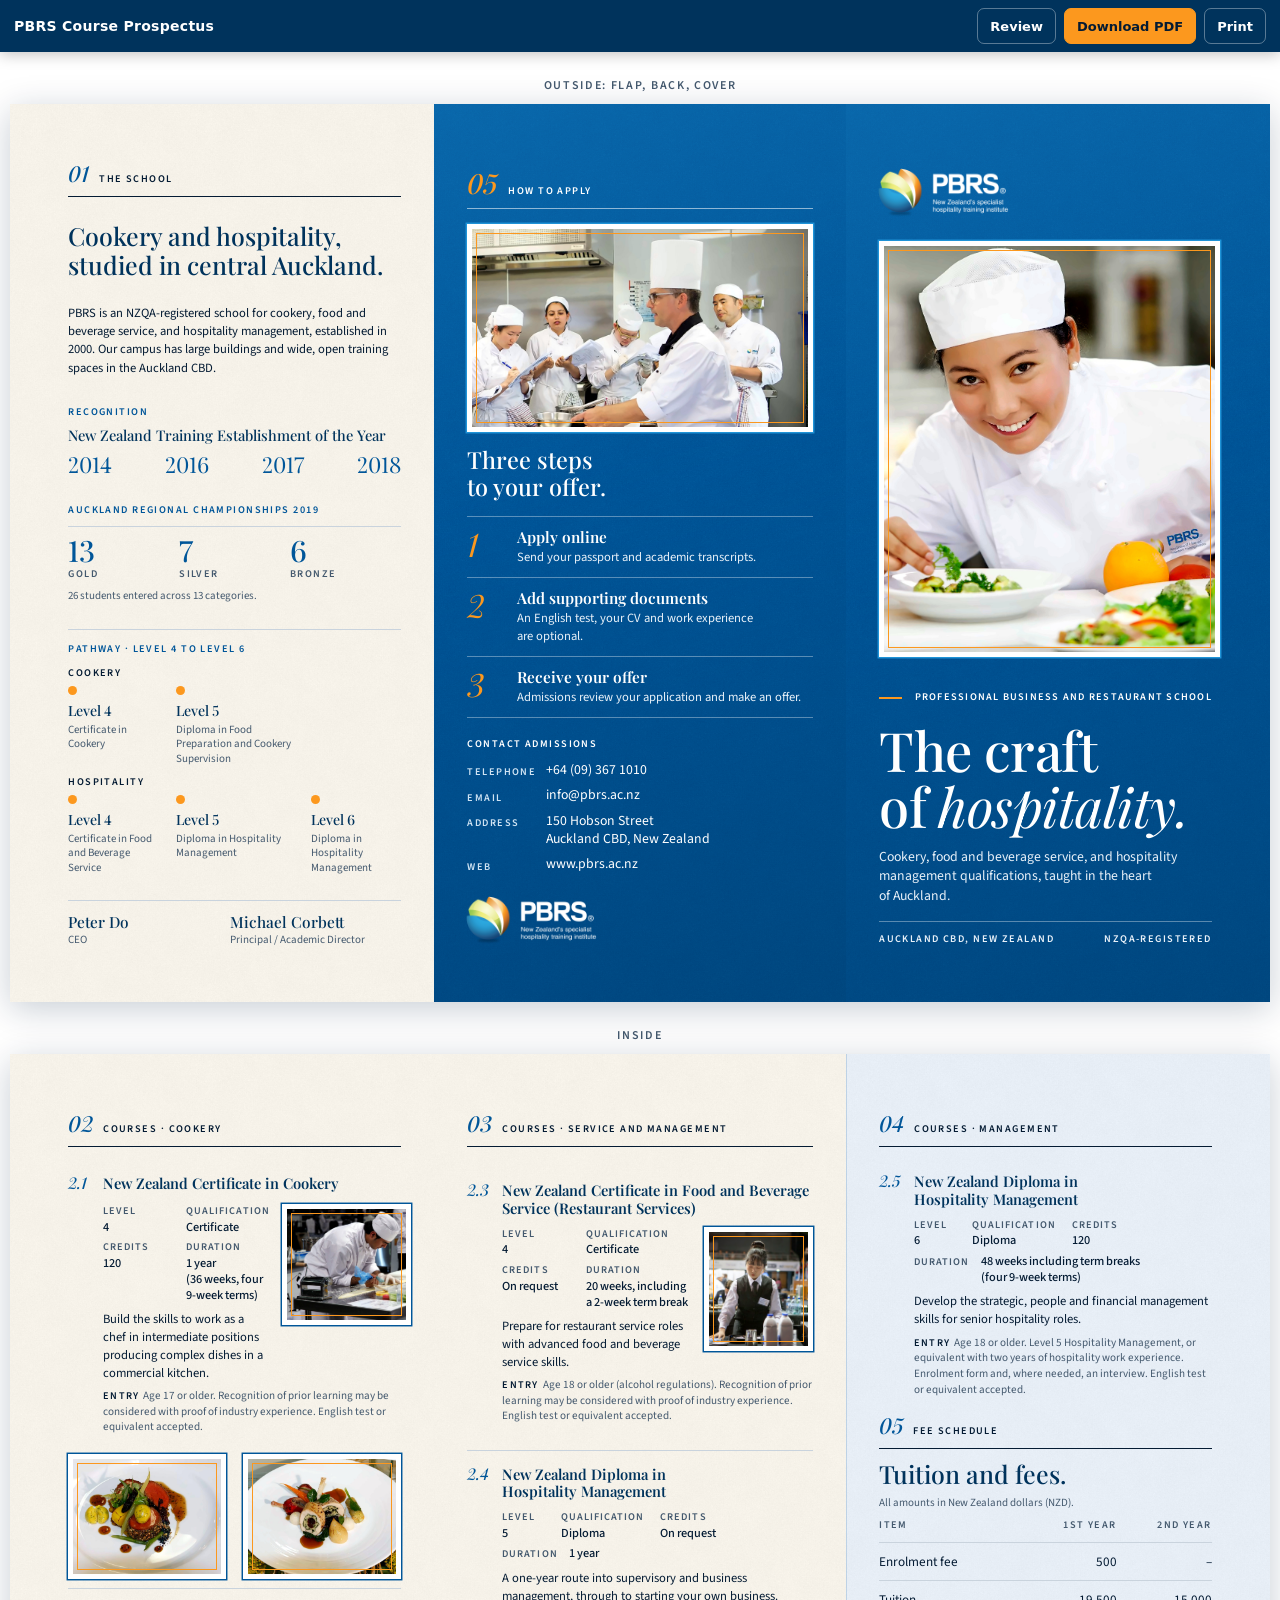
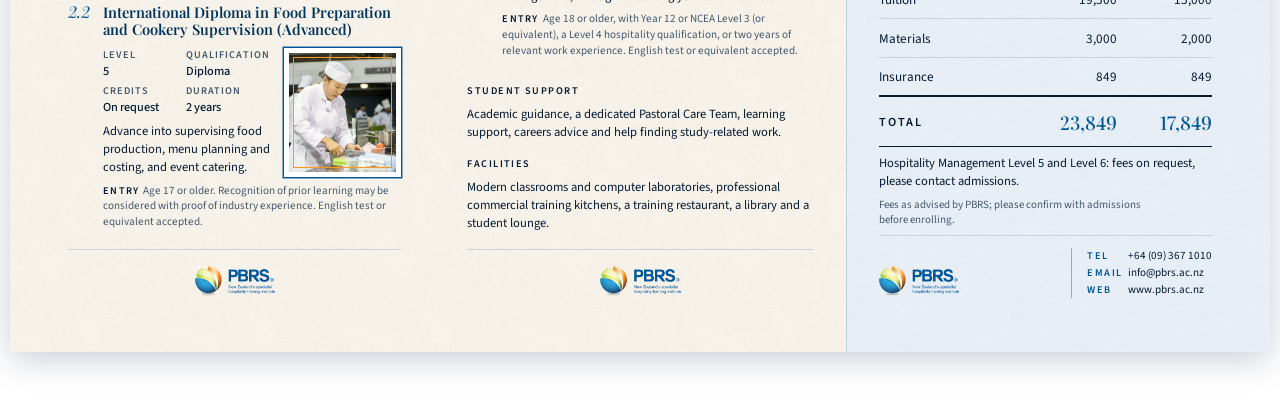
==== index.html @ 376ed452 "PBRS Course Prospectus: review and download page Co-Authored-By: Claude Sonnet 5.5 <noreply@anthropi" ====
<!doctype html>
<html lang="en">
<head>
<meta charset="utf-8">
<meta name="viewport" content="width=device-width,initial-scale=1"><title>PBRS - Course Prospectus (Brochure A)</title>
<style>
@font-face{font-family:'Playfair Display';font-weight:400;font-style:normal;src:url(fonts/pf-400.ttf)}
@font-face{font-family:'Playfair Display';font-weight:500;font-style:normal;src:url(fonts/pf-500.ttf)}
@font-face{font-family:'Playfair Display';font-weight:600;font-style:normal;src:url(fonts/pf-600.ttf)}
@font-face{font-family:'Playfair Display';font-weight:400;font-style:italic;src:url(fonts/pf-i400.ttf)}
@font-face{font-family:'Playfair Display';font-weight:500;font-style:italic;src:url(fonts/pf-i500.ttf)}
@font-face{font-family:'Source Sans 3';font-weight:400;font-style:normal;src:url(fonts/ss-400.ttf)}
@font-face{font-family:'Source Sans 3';font-weight:500;font-style:normal;src:url(fonts/ss-500.ttf)}
@font-face{font-family:'Source Sans 3';font-weight:600;font-style:normal;src:url(fonts/ss-600.ttf)}
:root{
  --blue:#005699; --deep:#00335c; --sky:#1f93d7; --lime:#9ccb51; --orange:#fc981e; --ink:#041b33;
  --paper:#f6f2e9; --rule:#c9d3dd; --mute:#44596e;
  --s2:3mm; --s3:5mm;
  --outer:11mm; --fold:8mm; --top:14mm; --bot:13.2mm;
  /* type scale (pt): label 7 | note 7.5 | spec 8 | body 8.6 | h3 10 | h2 17 */
}
@page{size:303mm 216mm;margin:0}
*{box-sizing:border-box;margin:0;padding:0}
html,body{background:#fff}
body{font-family:'Source Sans 3',sans-serif;color:var(--ink);font-size:8.6pt;line-height:1.45;
  -webkit-print-color-adjust:exact;print-color-adjust:exact;font-variant-numeric:lining-nums;text-wrap:pretty}
.page{position:relative;width:303mm;height:216mm;overflow:hidden;background:var(--paper) url(img/bg_paper.png);background-size:42mm;page-break-after:always;break-after:page}
.page:last-child{page-break-after:auto;break-after:auto}
.panel{position:absolute;top:0;width:99mm;height:216mm}
.p1{left:3mm}.p2{left:102mm}.p3{left:201mm}
.in{position:absolute;top:var(--top);bottom:var(--bot);display:flex;flex-direction:column}
.in.spread{justify-content:space-between}
.p1 .in{left:var(--outer);right:var(--fold)}
.p2 .in{left:var(--fold);right:var(--fold)}
.p3 .in{left:var(--fold);right:var(--outer)}
h1,h2,h3{font-family:'Playfair Display',serif;font-weight:500;color:var(--deep)}
h2{font-size:17pt;line-height:1.14}
h3{font-size:10pt;line-height:1.2;font-weight:600}
.lab{font-size:7pt;letter-spacing:.14em;text-transform:uppercase;font-weight:600;color:var(--blue)}
.sec{display:flex;align-items:baseline;gap:2.4mm;padding-bottom:2.2mm;border-bottom:.25mm solid var(--ink)}
.sec .n{font-family:'Playfair Display',serif;font-style:italic;font-weight:500;font-size:15pt;color:var(--blue);line-height:1}
.sec .lab{color:var(--ink)}
.blue .sec .n{color:var(--orange);font-size:19pt}
.blue .sec{padding-top:1.6mm}
.body{font-size:8.6pt;line-height:1.45}
.note{font-size:7.5pt;line-height:1.4}
.mute{color:var(--mute)}
.photo{display:block;width:100%;object-fit:cover}
.foot{display:flex;justify-content:space-between;align-items:flex-end;padding-top:var(--s2);border-top:.2mm solid var(--rule)}
.foot img{width:21mm;height:auto;display:block;margin-left:-1mm}
.foot.center{justify-content:center}
.foot.center img{margin-left:0}
.foot .lab{color:var(--mute);font-weight:500}
.foot .fc{display:grid;row-gap:.5mm;margin-left:auto;padding-left:3.6mm;border-left:.35mm solid var(--orange);font-size:7.6pt;line-height:1.35;color:var(--ink)}
.foot .fc span{display:grid;grid-template-columns:8.5mm auto;column-gap:1.2mm;align-items:baseline;white-space:nowrap}
.foot .fc b{font-size:7pt;letter-spacing:.14em;text-transform:uppercase;font-weight:600;color:var(--blue)}
.nb{white-space:nowrap}

/* flap */
.years{display:flex;justify-content:space-between;font-family:'Playfair Display',serif;font-size:15pt;color:var(--blue);margin-top:1.6mm;line-height:1}
.recog .t{font-family:'Playfair Display',serif;font-size:10pt;color:var(--deep);font-weight:500;margin-top:1.2mm}
.medals{display:flex;margin-top:1.8mm;border-top:.2mm solid var(--rule);padding-top:2mm}
.medals div{flex:1}
.medals b{display:block;font-family:'Playfair Display',serif;font-weight:500;font-size:20pt;line-height:1;color:var(--blue)}
.medals span{font-size:7pt;letter-spacing:.14em;text-transform:uppercase;font-weight:600;color:var(--mute)}
.lead{display:grid;grid-template-columns:1fr 1.15fr;gap:var(--s2);border-top:.2mm solid var(--rule);padding-top:2.4mm}
.lead b{display:block;font-family:'Playfair Display',serif;font-weight:500;font-size:10.5pt;color:var(--deep)}
.lead span{font-size:7.5pt;color:var(--mute);line-height:1.3;display:block}
.path{border-top:.2mm solid var(--rule);padding-top:2.2mm}
.trk{margin-top:2.2mm}
.trk>.lab{display:block;color:var(--ink);margin-bottom:1.2mm}
.cells{display:grid;grid-template-columns:1fr 1.3fr 1fr;gap:4.4mm}
.cell{position:relative;padding-top:3.6mm}
.cell:before{content:'';position:absolute;left:0;top:0;width:2.2mm;height:2.2mm;border-radius:50%;background:var(--orange)}
.cell.none:before{display:none}
.cell b{display:block;font-family:'Playfair Display',serif;font-weight:500;font-size:9.6pt;color:var(--deep)}
.cell span{display:block;font-size:7.5pt;line-height:1.3;color:var(--mute);margin-top:.4mm}
.linked .cell+.cell:before{}

/* back (blue) */
.back-bg{position:absolute;left:102mm;top:0;width:99mm;height:216mm;background:linear-gradient(165deg,rgba(31,147,215,.30) 0%,rgba(0,86,153,0) 42%,rgba(0,51,92,.42) 100%),url(img/bg_blue.png);background-size:auto,42mm}
.cover-blue{position:absolute;left:201mm;top:0;width:102mm;height:216mm;background:linear-gradient(165deg,rgba(31,147,215,.30) 0%,rgba(0,86,153,0) 42%,rgba(0,51,92,.42) 100%),url(img/bg_blue.png);background-size:auto,42mm}
.field-tint{position:absolute;left:201mm;top:0;width:102mm;height:216mm;background:url(img/bg_tint.png);background-size:42mm}
.field-tint:before{content:'';position:absolute;left:0;top:0;bottom:0;border-left:.2mm solid rgba(0,86,153,.18)}
.steps .step{display:flex;gap:3mm;padding:2.6mm 0;border-top:.2mm solid rgba(255,255,255,.35)}
.steps .step:last-child{border-bottom:.2mm solid rgba(255,255,255,.35)}
.stepn{font-family:'Playfair Display',serif;font-style:italic;font-size:22pt;color:var(--orange);line-height:1;width:9mm;flex:none}
.step h3{color:#fff;font-size:10.5pt;margin-bottom:.6mm}
.step p{color:#e8f1f9;font-size:8.6pt;line-height:1.4}
.contact dl{display:grid;grid-template-columns:19mm 1fr;row-gap:1.8mm;margin-top:2.4mm}
.contact dt{font-size:7pt;letter-spacing:.14em;text-transform:uppercase;font-weight:600;color:#cfe3f3;padding-top:.8mm}
.contact dd{font-size:9.4pt;color:#fff;line-height:1.3}

/* cover */
.cover .cphoto{position:absolute;left:8mm;top:33mm;width:82mm;height:100mm;object-fit:cover}
.cover .ctext{position:absolute;left:var(--fold);right:var(--outer);top:141mm}
.cover .kick{color:#fff;letter-spacing:.12em;font-size:7pt;font-weight:600;text-transform:uppercase;display:flex;align-items:center;gap:3mm;white-space:nowrap}
.cover .kick:before{content:"";width:9mm;border-top:.5mm solid var(--orange)}
.cover h1{font-size:37pt;line-height:1.03;color:#fff;font-weight:500;letter-spacing:-.01em;margin-top:4mm}
.cover h1 em{font-style:italic;font-weight:400}
.cover .sub{color:#e8f1f9;font-size:9.4pt;line-height:1.42;margin-top:3.4mm;width:76mm}
.cover .cfoot{position:absolute;left:var(--fold);right:var(--outer);bottom:var(--bot);display:flex;justify-content:space-between;align-items:flex-end;border-top:.2mm solid rgba(255,255,255,.35);padding-top:2.4mm}
.cover .cfoot span{font-size:7pt;letter-spacing:.14em;text-transform:uppercase;font-weight:600;color:#e8f1f9}

/* courses */
.course{padding:2.6mm 0 2.4mm;border-top:.2mm solid var(--rule)}
.course.first{border-top:none;padding-top:3.6mm}
.course .hd{display:flex;gap:2.4mm;align-items:baseline}
.course .no{font-family:'Playfair Display',serif;font-style:italic;font-weight:500;color:var(--blue);font-size:11pt;flex:none;width:6mm}
.spec{display:grid;grid-template-columns:12mm 22mm 1fr;column-gap:2mm;row-gap:1.2mm;margin:2.2mm 0 1.8mm 8.4mm}
.spec .dur{grid-column:1 / -1;display:grid;grid-template-columns:14mm 1fr;column-gap:2mm;align-items:baseline}
.spec .dur span{margin:0}
.spec span{display:block;font-size:7pt;letter-spacing:.1em;text-transform:uppercase;font-weight:600;color:var(--mute);margin-bottom:.2mm}
.spec b{display:block;font-size:8.4pt;font-weight:500;line-height:1.28}
.course .desc{margin-left:8.4mm;font-size:8.6pt;line-height:1.42}
.course .entry{margin-left:8.4mm;font-size:7.6pt;line-height:1.4;color:var(--mute);margin-top:1.4mm}
.course .entry b{font-weight:600;color:var(--ink);letter-spacing:.12em;text-transform:uppercase;font-size:7pt;margin-right:1mm}
.course.aside{display:grid;grid-template-columns:1fr var(--aw,27mm);column-gap:3mm;grid-template-areas:"hd hd" "sp ph" "ds ph" "en en";align-items:start}
.course.aside .hd{grid-area:hd}
.course.aside .spec{grid-area:sp;grid-template-columns:18mm 1fr;margin-right:0}
.course.aside .spec .dur{display:block;grid-column:auto}
.course.aside .spec .dur span{margin-bottom:.2mm}
.course.aside .desc{grid-area:ds;margin-left:8.4mm}
.course.aside .entry{grid-area:en}
.course.aside .ph{grid-area:ph;display:block;width:var(--aw,27mm);height:var(--ah,31mm);object-fit:cover;margin-top:2.2mm}
.strip{display:grid;gap:2mm}
.strip img{display:block;width:100%;object-fit:cover}
/* photo frames: white print border, fine brand keyline outside, orange inner hairline; sky keyline on the blue panels */
.ph,.strip img,.photo,.cover .cphoto{border:1.3mm solid #fff;box-shadow:0 0 0 .35mm var(--blue);outline:.4mm solid var(--orange);outline-offset:-2.5mm}
.photo,.cover .cphoto{box-shadow:0 0 0 .35mm var(--sky)}
.strip{gap:4mm}
.block .lab{display:block;color:var(--ink);margin-bottom:1.4mm}

/* fees */
.sec2{display:flex;align-items:baseline;gap:2.4mm;padding-bottom:2.2mm;border-bottom:.25mm solid var(--ink)}
.sec2 .n{font-family:'Playfair Display',serif;font-style:italic;font-weight:500;font-size:15pt;color:var(--blue);line-height:1}
.sec2 .lab{color:var(--ink)}
table.fee{width:100%;border-collapse:collapse;font-variant-numeric:tabular-nums lining-nums;margin-top:1mm}
.fee th{font-size:7pt;letter-spacing:.14em;text-transform:uppercase;font-weight:600;color:var(--mute);text-align:right;padding:0 0 2mm}
.fee th:first-child{text-align:left}
.fee td{padding:2.2mm 0;border-top:.2mm solid var(--rule);font-size:9pt;text-align:right}
.fee td:first-child{text-align:left}
.fee tr.tot td{border-top:.5mm solid var(--ink);font-family:'Playfair Display',serif;font-size:13pt;font-weight:500;color:var(--blue);padding-top:2.8mm}
.fee tr.tot td:first-child{font-size:8.4pt;font-family:'Source Sans 3';font-weight:600;color:var(--ink);letter-spacing:.14em;text-transform:uppercase}
.fee tr:last-child td{border-bottom:.25mm solid var(--ink)}
</style>
<link rel="stylesheet" href="editor/editor.css"></head>
<body>
<section class="page" id="outside">
  <div class="back-bg"></div>
  <div class="cover-blue"></div>
  <div class="panel p1"><div class="in spread">
    <div class="sec"><span class="n">01</span><span class="lab">The School</span></div>
    <h2>Cookery and hospitality, studied in central Auckland.</h2>
    <p class="body">PBRS is an <span class="nb">NZQA-registered</span> school for cookery, food and beverage service, and hospitality management, established in 2000. Our campus has large buildings and wide, open training spaces in the Auckland&nbsp;CBD.</p>
    <div class="recog">
      <span class="lab">Recognition</span>
      <div class="t">New Zealand Training Establishment of the Year</div>
      <div class="years"><span>2014</span><span>2016</span><span>2017</span><span>2018</span></div>
    </div>
    <div class="recog">
      <span class="lab">Auckland Regional Championships 2019</span>
      <div class="medals">
        <div><b>13</b><span>Gold</span></div>
        <div><b>7</b><span>Silver</span></div>
        <div><b>6</b><span>Bronze</span></div>
      </div>
      <p class="note mute" style="margin-top:1.4mm">26 students entered across 13 categories.</p>
    </div>
    <div class="path">
      <span class="lab">Pathway &middot; Level 4 to Level 6</span>
      <div class="trk"><span class="lab">Cookery</span>
        <div class="cells"><div class="cell"><b>Level 4</b><span>Certificate in Cookery</span></div><div class="cell"><b>Level 5</b><span>Diploma in Food Preparation and Cookery Supervision</span></div><div class="cell none"></div></div></div>
      <div class="trk"><span class="lab">Hospitality</span>
        <div class="cells linked"><div class="cell"><b>Level 4</b><span>Certificate in Food and Beverage Service</span></div><div class="cell"><b>Level 5</b><span>Diploma in Hospitality Management</span></div><div class="cell"><b>Level 6</b><span>Diploma in Hospitality Management</span></div></div></div>
    </div>
    <div class="lead">
      <div><b>Peter Do</b><span>CEO</span></div>
      <div><b>Michael Corbett</b><span>Principal / Academic Director</span></div>
    </div>
  </div></div>

  <div class="panel p2 blue"><div class="in spread">
    <div class="sec" style="border-bottom-color:rgba(255,255,255,.55)"><span class="n">05</span><span class="lab" style="color:#fff">How to apply</span></div>
    <img class="photo" src="img/back_079.jpg" style="height:50mm;object-position:50% 40%" alt="">
    <h2 style="color:#fff;font-size:16pt">Three steps<br>to your offer.</h2>
    <div class="steps">
      <div class="step"><span class="stepn">1</span><div><h3>Apply online</h3><p>Send your passport and academic transcripts.</p></div></div>
      <div class="step"><span class="stepn">2</span><div><h3>Add supporting documents</h3><p>An English test, your CV and work experience are optional.</p></div></div>
      <div class="step"><span class="stepn">3</span><div><h3>Receive your offer</h3><p>Admissions review your application and make an offer.</p></div></div>
    </div>
    <div class="contact">
      <span class="lab" style="color:#fff">Contact admissions</span>
      <dl>
        <dt>Telephone</dt><dd>+64 (09) 367 1010</dd>
        <dt>Email</dt><dd>info@pbrs.ac.nz</dd>
        <dt>Address</dt><dd>150 Hobson Street<br>Auckland CBD, New Zealand</dd>
        <dt>Web</dt><dd>www.pbrs.ac.nz</dd>
      </dl>
    </div>
    <div><img src="img/logo-light.png" style="width:34mm;display:block;margin-left:-1.8mm" alt="PBRS"></div>
  </div></div>

  <div class="panel p3 cover">
    <div class="in" style="bottom:auto">
      <img src="img/logo-light.png" style="width:34mm;display:block;margin-left:-1.8mm" alt="PBRS">
    </div>
    <img class="cphoto" src="img/cover_078.jpg" alt="">
    <div class="ctext">
      <div class="kick">Professional Business and Restaurant School</div>
      <h1>The craft<br>of <em>hospitality.</em></h1>
      <p class="sub">Cookery, food and beverage service, and hospitality management qualifications, taught in the heart of Auckland.</p>
    </div>
    <div class="cfoot"><span>Auckland CBD, New Zealand</span><span>NZQA-registered</span></div>
  </div>

</section>
<section class="page" id="inside">
  <div class="field-tint"></div>
  <div class="panel p1"><div class="in spread">
    <div class="sec"><span class="n">02</span><span class="lab">Courses &middot; Cookery</span></div>
    <article class="course aside first" style="--aw:31mm;--ah:29mm">
      <div class="hd"><span class="no">2.1</span><h3>New Zealand Certificate in Cookery</h3></div>
      <div class="spec"><div><span>Level</span><b>4</b></div><div><span>Qualification</span><b>Certificate</b></div><div class="cr"><span>Credits</span><b>120</b></div><div class="dur"><span>Duration</span><b>1&nbsp;year (36&nbsp;weeks, four 9&#8209;week&nbsp;terms)</b></div></div>
      <p class="desc">Build the skills to work as a chef in intermediate positions producing complex dishes in a commercial kitchen.</p>
      <p class="entry"><b>Entry</b>Age 17 or older. Recognition of prior learning may be considered with proof of industry experience. English test or equivalent accepted.</p>
      <img class="ph" src="img/c1_062.jpg" style="object-position:50% 50%" alt="">
    </article>
    <div class="strip" style="grid-template-columns:1fr 1fr"><img src="img/p_018.jpg" style="height:30mm" alt=""><img src="img/p_020.jpg" style="height:30mm" alt=""></div>
    <article class="course aside" style="--aw:28mm;--ah:31mm">
      <div class="hd"><span class="no">2.2</span><h3>International Diploma in Food Preparation and Cookery Supervision (Advanced)</h3></div>
      <div class="spec"><div><span>Level</span><b>5</b></div><div><span>Qualification</span><b>Diploma</b></div><div class="cr"><span>Credits</span><b>On request</b></div><div class="dur"><span>Duration</span><b>2 years</b></div></div>
      <p class="desc">Advance into supervising food production, menu planning and costing, and event catering.</p>
      <p class="entry"><b>Entry</b>Age 17 or older. Recognition of prior learning may be considered with proof of industry experience. English test or equivalent accepted.</p>
      <img class="ph" src="img/a_090.jpg" style="object-position:50% 50%" alt="">
    </article>
    <div class="foot center"><img src="img/logo.png" alt="PBRS"></div>
  </div></div>

  <div class="panel p2"><div class="in spread">
    <div class="sec"><span class="n">03</span><span class="lab">Courses &middot; Service and management</span></div>
    <article class="course aside first" style="--aw:26mm;--ah:30mm">
      <div class="hd"><span class="no">2.3</span><h3>New Zealand Certificate in Food and Beverage Service (Restaurant Services)</h3></div>
      <div class="spec"><div><span>Level</span><b>4</b></div><div><span>Qualification</span><b>Certificate</b></div><div class="cr"><span>Credits</span><b>On request</b></div><div class="dur"><span>Duration</span><b>20&nbsp;weeks, including a 2&#8209;week term&nbsp;break</b></div></div>
      <p class="desc">Prepare for restaurant service roles with advanced food and beverage service skills.</p>
      <p class="entry"><b>Entry</b>Age 18 or older (alcohol regulations). Recognition of prior learning may be considered with proof of industry experience. English test or equivalent accepted.</p>
      <img class="ph" src="img/a_087.jpg" style="object-position:50% 50%" alt="">
    </article>
    <article class="course">
      <div class="hd"><span class="no">2.4</span><h3>New Zealand Diploma in Hospitality Management</h3></div>
      <div class="spec"><div><span>Level</span><b>5</b></div><div><span>Qualification</span><b>Diploma</b></div><div class="cr"><span>Credits</span><b>On request</b></div><div class="dur"><span>Duration</span><b>1 year</b></div></div>
      <p class="desc">A one-year route into supervisory and business management, through to starting your own business.</p>
      <p class="entry"><b>Entry</b>Age 18 or older, with Year 12 or NCEA Level 3 (or equivalent), a Level 4 hospitality qualification, or two years of relevant work experience. English test or equivalent accepted.</p>
      
    </article>
    <div class="block">
      <span class="lab">Student support</span>
      <p class="body">Academic guidance, a dedicated Pastoral Care Team, learning support, careers advice and help finding study-related work.</p>
    </div>
    <div class="block">
      <span class="lab">Facilities</span>
      <p class="body">Modern classrooms and computer laboratories, professional commercial training kitchens, a training restaurant, a library and a student lounge.</p>
    </div>
    <div class="foot center"><img src="img/logo.png" alt="PBRS"></div>
  </div></div>

  <div class="panel p3"><div class="in spread">
    <div class="sec"><span class="n">04</span><span class="lab">Courses &middot; Management</span></div>
    <article class="course first">
      <div class="hd"><span class="no">2.5</span><h3>New Zealand Diploma in Hospitality Management</h3></div>
      <div class="spec"><div><span>Level</span><b>6</b></div><div><span>Qualification</span><b>Diploma</b></div><div class="cr"><span>Credits</span><b>120</b></div><div class="dur"><span>Duration</span><b>48&nbsp;weeks including term breaks (four 9&#8209;week&nbsp;terms)</b></div></div>
      <p class="desc">Develop the strategic, people and financial management skills for senior hospitality roles.</p>
      <p class="entry"><b>Entry</b>Age 18 or older. Level 5 Hospitality Management, or equivalent with two years of hospitality work experience. Enrolment form and, where needed, an interview. English test or equivalent accepted.</p>
      
    </article>
    <div class="sec2"><span class="n">05</span><span class="lab">Fee schedule</span></div>
    <div style="margin-top:1mm">
      <h2>Tuition and fees.</h2>
      <p class="note mute" style="margin:1.4mm 0 2mm">All amounts in New Zealand dollars (NZD).</p>
      <table class="fee">
        <thead><tr><th>Item</th><th>1st year</th><th>2nd year</th></tr></thead>
        <tbody>
          <tr><td>Enrolment fee</td><td>500</td><td>&ndash;</td></tr>
          <tr><td>Tuition</td><td>19,500</td><td>15,000</td></tr>
          <tr><td>Materials</td><td>3,000</td><td>2,000</td></tr>
          <tr><td>Insurance</td><td>849</td><td>849</td></tr>
          <tr class="tot"><td>Total</td><td>23,849</td><td>17,849</td></tr>
        </tbody>
      </table>
    </div>
    <div>
      <p class="body">Hospitality Management Level 5 and Level 6: fees on request, please contact admissions.</p>
      <p class="note mute" style="margin-top:1.6mm">Fees as advised by PBRS; please confirm with admissions before enrolling.</p>
    </div>
    <div class="foot"><img src="img/logo.png" alt="PBRS"><div class="fc"><span><b>Tel</b>+64 (09) 367 1010</span><span><b>Email</b>info@pbrs.ac.nz</span><span><b>Web</b>www.pbrs.ac.nz</span></div></div>
  </div></div>

</section>
<script>window.ED_CONFIG={"id": "a", "title": "PBRS Course Prospectus (Brochure A)", "feedbackTo": "zeroinfinityinfotech@gmail.com", "library": "library/", "pdf": "downloads/PBRS-Course-Prospectus.pdf", "pdfMarks": "downloads/PBRS-Course-Prospectus-print-cropmarks.pdf"};</script><script src="editor/library.js"></script><script src="editor/editor.js"></script></body>
</html>
---- editor/editor.css ----
/* PBRS brochure editor: toolbar, image picker, review pins. Screen-only; nothing here prints. */
:root{--ed-blue:#005699;--ed-deep:#00335c;--ed-orange:#fc981e;--ed-ink:#041b33;--ed-line:#d5dde6}
html{background:#e9edf2;scrollbar-width:none;-ms-overflow-style:none}
html::-webkit-scrollbar,body::-webkit-scrollbar,#ed-bar::-webkit-scrollbar,.ed-grid::-webkit-scrollbar{display:none;width:0;height:0}
body.ed-on{padding-top:56px}
#ed-stage{display:flex;flex-direction:column;align-items:center;gap:22px;padding:22px 0 60px}
#ed-stage .page{box-shadow:0 6px 30px rgba(0,33,66,.22);flex:none}
.ed-cap{font:600 12px/1 'Source Sans 3',system-ui,sans-serif;letter-spacing:.14em;text-transform:uppercase;color:#44596e;text-align:center;margin:6px 0 -10px}

#ed-bar{position:fixed;inset:0 0 auto 0;z-index:9999;height:56px;display:flex;align-items:center;gap:8px;padding:0 14px;background:var(--ed-deep);color:#fff;font:600 13px/1 system-ui,'Segoe UI',sans-serif;box-shadow:0 2px 14px rgba(0,0,0,.25);overflow-x:auto;scrollbar-width:none;-ms-overflow-style:none}
#ed-bar b{font-size:14px;letter-spacing:.02em;margin-right:6px;white-space:nowrap}
#ed-bar button{appearance:none;border:1px solid rgba(255,255,255,.35);background:transparent;color:#fff;border-radius:7px;padding:8px 12px;font:inherit;cursor:pointer;white-space:nowrap}
#ed-bar button:hover{background:rgba(255,255,255,.12)}
#ed-bar button.on{background:#fff;color:var(--ed-deep);border-color:#fff}
#ed-bar button.go{background:var(--ed-orange);border-color:var(--ed-orange);color:var(--ed-ink)}
#ed-bar .sp{flex:1}
#ed-bar .st{font-weight:500;opacity:.8;font-size:12px;white-space:nowrap}

/* text editing */
body.ed-edit [data-ed-text]{outline:1px dashed transparent;outline-offset:2px;cursor:text}
body.ed-edit [data-ed-text]:hover{outline-color:rgba(31,147,215,.8)}
body.ed-edit [data-ed-text]:focus{outline:2px solid var(--ed-orange);background:rgba(252,152,30,.07)}
body.ed-edit [data-ed-img]{cursor:pointer;outline:2px solid transparent;outline-offset:-2px}
body.ed-edit [data-ed-img]:hover{outline-color:var(--ed-orange)}
body.ed-review [data-ed-text],body.ed-review [data-ed-img]{cursor:crosshair}
body.ed-review [data-ed-text]:hover,body.ed-review [data-ed-img]:hover{outline:2px solid #1f93d7;outline-offset:1px}

/* pins */
.ed-pin{position:absolute;z-index:50;width:22px;height:22px;border-radius:50%;background:var(--ed-orange);color:var(--ed-ink);font:700 12px/22px system-ui,sans-serif;text-align:center;box-shadow:0 1px 6px rgba(0,0,0,.4);cursor:pointer;transform:translate(-50%,-50%)}

/* popovers */
.ed-pop{position:fixed;z-index:10000;background:#fff;color:var(--ed-ink);border:1px solid var(--ed-line);border-radius:12px;box-shadow:0 14px 50px rgba(0,33,66,.35);font:14px/1.45 system-ui,'Segoe UI',sans-serif;max-width:min(560px,94vw)}
.ed-pop h4{font:700 14px/1.2 system-ui,sans-serif;margin:0;padding:14px 16px 8px;color:var(--ed-deep)}
.ed-pop .bd{padding:0 16px 14px}
.ed-pop .ft{display:flex;gap:8px;justify-content:flex-end;padding:10px 16px 14px;border-top:1px solid var(--ed-line)}
.ed-pop button{appearance:none;border:1px solid var(--ed-line);background:#fff;border-radius:8px;padding:8px 12px;font:600 13px system-ui,sans-serif;cursor:pointer}
.ed-pop button.pri{background:var(--ed-blue);border-color:var(--ed-blue);color:#fff}
.ed-pop button.dng{color:#a3262a}
.ed-pop input[type=text],.ed-pop textarea{width:100%;border:1px solid var(--ed-line);border-radius:8px;padding:9px 10px;font:14px system-ui,sans-serif}
.ed-pop textarea{min-height:90px;resize:vertical}
.ed-pop label{display:block;font:600 12px system-ui,sans-serif;color:#44596e;margin:10px 0 4px}
.ed-pop input[type=range]{width:100%}
.ed-grid{scrollbar-width:none;display:grid;grid-template-columns:repeat(auto-fill,minmax(88px,1fr));gap:6px;max-height:min(46vh,380px);overflow:auto;padding:2px}
.ed-grid button{padding:0;border:2px solid transparent;border-radius:6px;overflow:hidden;position:relative;line-height:0}
.ed-grid button:hover{border-color:var(--ed-orange)}
.ed-grid img{width:100%;height:62px;object-fit:cover;display:block}
.ed-grid span{position:absolute;left:3px;bottom:3px;background:rgba(0,33,66,.8);color:#fff;font:600 10px/1 system-ui,sans-serif;padding:2px 4px;border-radius:3px}
.ed-note{border-top:1px solid var(--ed-line);padding:9px 0;display:flex;gap:9px;align-items:flex-start}
.ed-note i{flex:none;width:20px;height:20px;border-radius:50%;background:var(--ed-orange);font:700 11px/20px system-ui;text-align:center;font-style:normal}
.ed-note small{display:block;color:#5a6c7e}
#ed-help{position:fixed;inset:0;z-index:10001;background:rgba(4,27,51,.55);display:none;align-items:center;justify-content:center}
#ed-help.on{display:flex}
#ed-toast{position:fixed;left:50%;bottom:22px;transform:translateX(-50%);z-index:10002;background:var(--ed-ink);color:#fff;padding:10px 16px;border-radius:9px;font:600 13px system-ui,sans-serif;opacity:0;transition:opacity .25s;pointer-events:none}
#ed-toast.on{opacity:1}

@media print{
  #ed-bar,.ed-pin,.ed-pop,#ed-help,#ed-toast,.ed-cap{display:none!important}
  html,body{background:#fff!important;padding:0!important}
  #ed-stage{display:block;padding:0}
  #ed-stage .page{box-shadow:none;zoom:1!important;margin:0}
  [data-ed-text]{outline:none!important;background:none!important}
}

/* simple client view: slim bar with Review / Download / Print, notes bar, responsive */
#ed-bar{height:52px;justify-content:flex-end;gap:8px;overflow:visible}
#ed-bar .br{margin-right:auto;font-weight:700;font-size:14px;white-space:nowrap}
body.ed-on{padding-top:52px}
body.ed-review [data-ed-text],body.ed-review [data-ed-img]{cursor:crosshair}
#ed-rv{display:none;position:fixed;left:0;right:0;bottom:0;z-index:9998;align-items:center;gap:8px;padding:10px 14px calc(10px + env(safe-area-inset-bottom));background:#fff;border-top:1px solid var(--ed-line);box-shadow:0 -6px 24px rgba(0,33,66,.18);font:600 13px system-ui,sans-serif;color:var(--ed-ink)}
#ed-rv span{flex:1}
#ed-rv button{appearance:none;border:1px solid var(--ed-line);background:#fff;border-radius:8px;padding:9px 12px;font:600 13px system-ui,sans-serif;cursor:pointer;white-space:nowrap}
#ed-rv button.go{background:var(--ed-orange);border-color:var(--ed-orange);color:var(--ed-ink)}
body.ed-rvon #ed-rv{display:flex}
body.ed-rvon #ed-stage{padding-bottom:90px}
#ed-bar button.go,#ed-bar button{min-height:36px}
@media (max-width:640px){
  #ed-bar{padding:0 10px;gap:6px}
  #ed-bar .br{display:none}
  #ed-bar{justify-content:center}
  #ed-bar button{padding:8px 11px;font-size:12.5px}
  #ed-rv{flex-wrap:wrap}
  #ed-rv span{flex:1 1 100%}
  #ed-rv button{flex:1}
  .ed-pop{max-width:94vw}
}
@media print{#ed-rv{display:none!important}}

html,body{overflow-x:hidden}
#ed-bar{flex-wrap:nowrap}
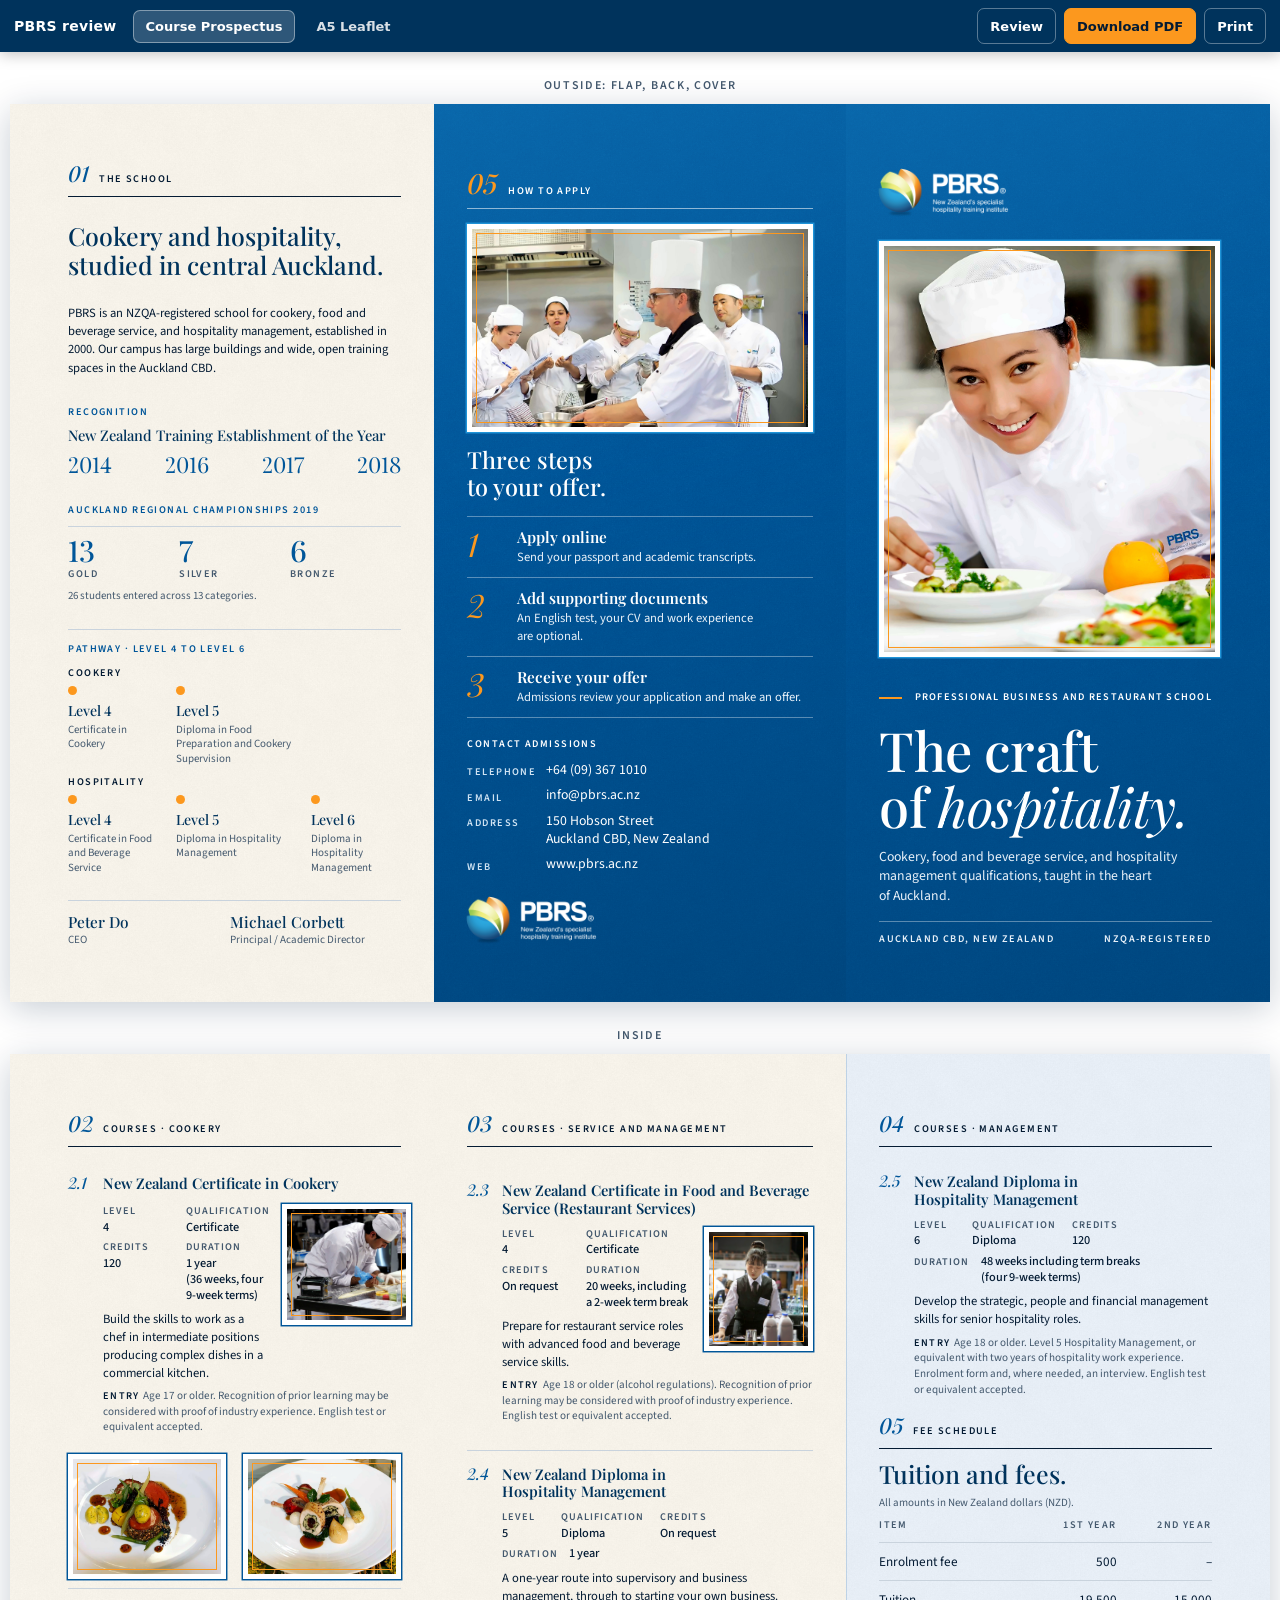
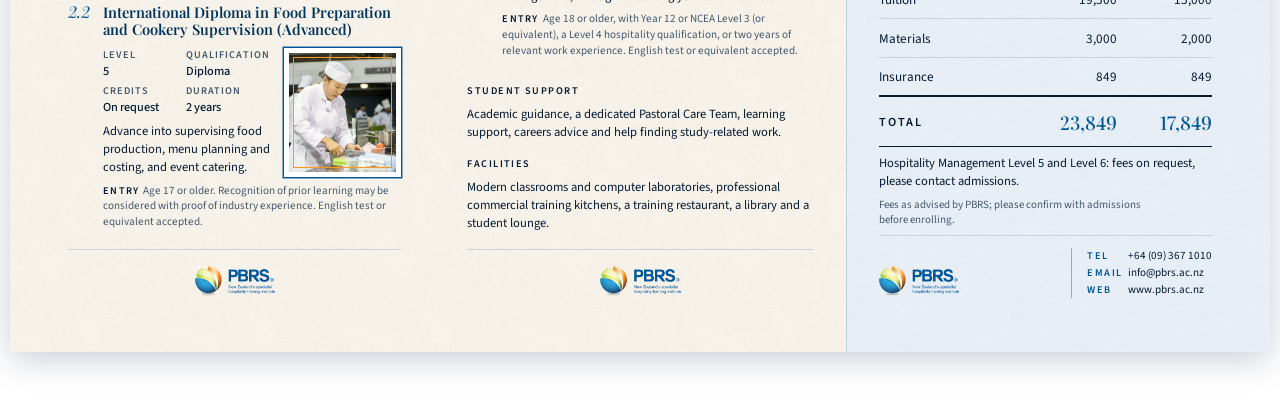
==== commit 2ca9badc: "Add A5 Leaflet tab; automatic feedback delivery for both documents Co-Authored-By: Claude Sonnet 5.5" ====
--- a/index.html
+++ b/index.html
@@ -296,5 +296,5 @@
   </div></div>
 
 </section>
-<script>window.ED_CONFIG={"id": "a", "title": "PBRS Course Prospectus (Brochure A)", "feedbackTo": "zeroinfinityinfotech@gmail.com", "library": "library/", "pdf": "downloads/PBRS-Course-Prospectus.pdf", "pdfMarks": "downloads/PBRS-Course-Prospectus-print-cropmarks.pdf"};</script><script src="editor/library.js"></script><script src="editor/editor.js"></script></body>
+<script>window.ED_CONFIG={"id": "a", "title": "PBRS Course Prospectus (Brochure A)", "brand": "PBRS review", "feedbackTo": "zeroinfinityinfotech@gmail.com", "endpoint": "https://ntfy.sh/pbrs-brochure-f0a8e11ac83864a5132b", "pdf": "downloads/PBRS-Course-Prospectus.pdf", "pdfName": "PBRS-Course-Prospectus.pdf", "tabs": [{"label": "Course Prospectus", "href": "./", "on": true}, {"label": "A5 Leaflet", "href": "leaflet/", "on": false}], "widthMm": 303, "maxZoom": 1.3, "captions": ["Outside: flap, back, cover", "Inside"]};</script><script src="editor/editor.js"></script></body>
 </html>
--- a/editor/editor.css
+++ b/editor/editor.css
@@ -87,3 +87,10 @@
 
 html,body{overflow-x:hidden}
 #ed-bar{flex-wrap:nowrap}
+
+/* document tabs in the bar */
+#ed-bar .tab{color:#fff;text-decoration:none;font:600 13px/1 system-ui,sans-serif;padding:9px 12px;border-radius:7px;border:1px solid transparent;white-space:nowrap;opacity:.85}
+#ed-bar .tab:hover{background:rgba(255,255,255,.12);opacity:1}
+#ed-bar .tab.on{background:rgba(255,255,255,.18);border-color:rgba(255,255,255,.4);opacity:1}
+#ed-bar .br{margin-right:8px}
+@media (max-width:640px){#ed-bar .tab{padding:8px 9px;font-size:12px}}
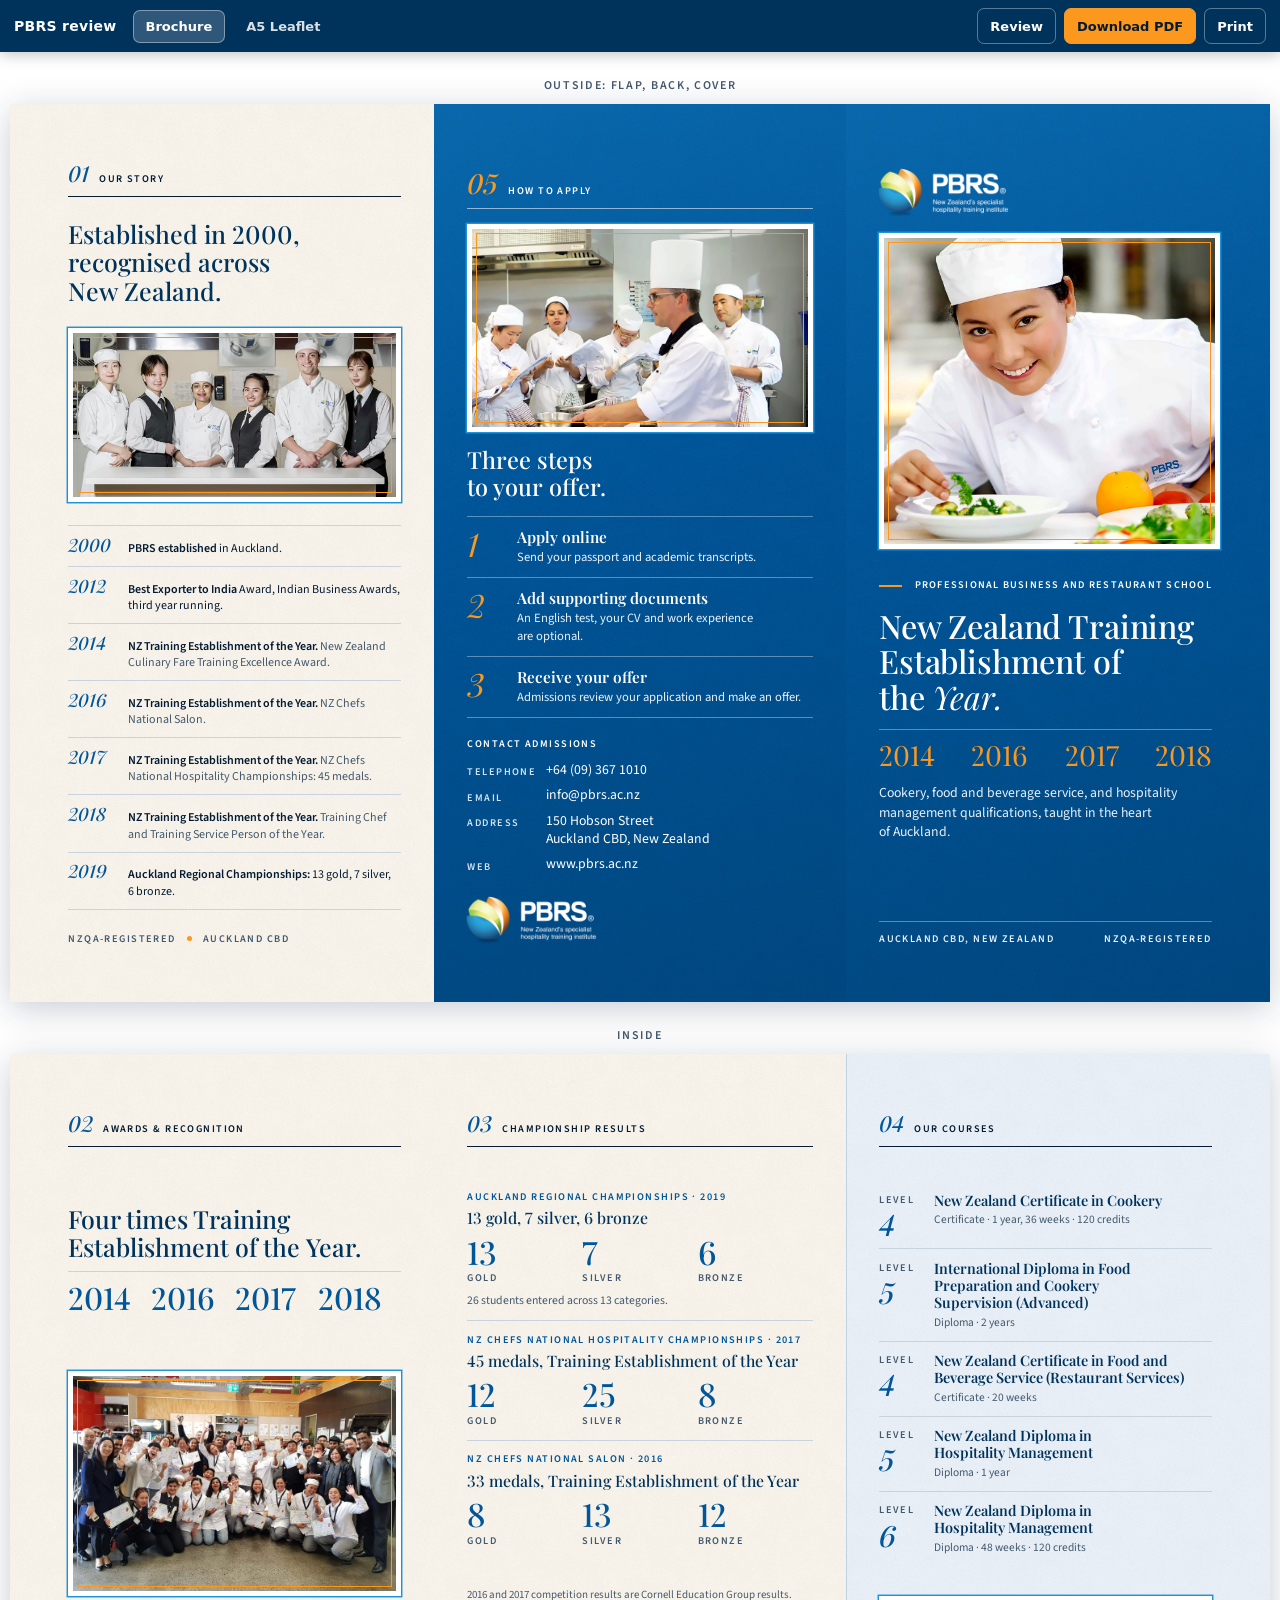
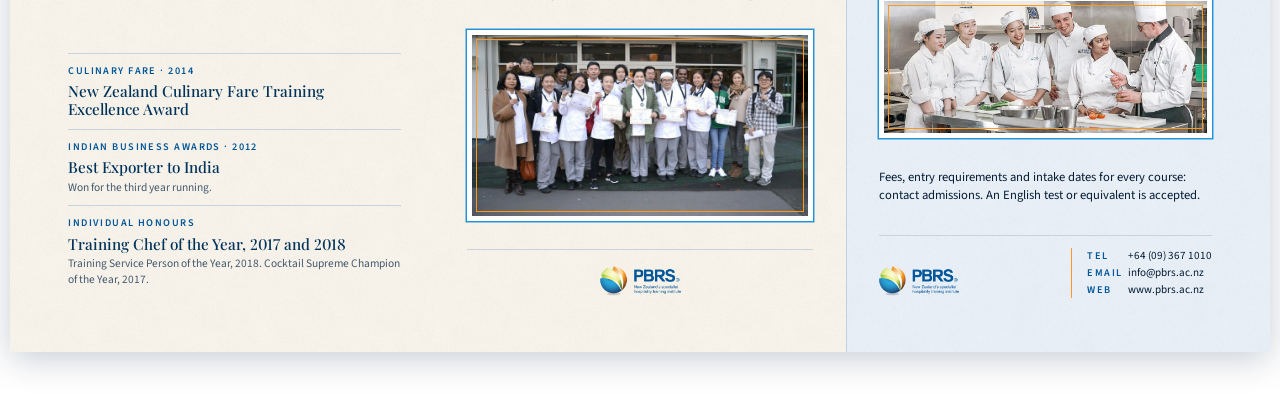
==== commit 6c25e4a4: "Awards edition: brochure and A5 leaflet (client review round) Co-Authored-By: Claude Sonnet 5.5 <nor" ====
--- a/index.html
+++ b/index.html
@@ -2,7 +2,7 @@
 <html lang="en">
 <head>
 <meta charset="utf-8">
-<meta name="viewport" content="width=device-width,initial-scale=1"><title>PBRS - Course Prospectus (Brochure A)</title>
+<meta name="viewport" content="width=device-width,initial-scale=1"><title>PBRS Brochure: review</title>
 <style>
 @font-face{font-family:'Playfair Display';font-weight:400;font-style:normal;src:url(fonts/pf-400.ttf)}
 @font-face{font-family:'Playfair Display';font-weight:500;font-style:normal;src:url(fonts/pf-500.ttf)}
@@ -143,6 +143,42 @@
 .fee tr.tot td{border-top:.5mm solid var(--ink);font-family:'Playfair Display',serif;font-size:13pt;font-weight:500;color:var(--blue);padding-top:2.8mm}
 .fee tr.tot td:first-child{font-size:8.4pt;font-family:'Source Sans 3';font-weight:600;color:var(--ink);letter-spacing:.14em;text-transform:uppercase}
 .fee tr:last-child td{border-bottom:.25mm solid var(--ink)}
+
+/* ---- V2 awards edition ---- */
+.tl{border-top:.2mm solid var(--rule)}
+.tl .r{display:grid;grid-template-columns:12.5mm 1fr;column-gap:2mm;padding:2.1mm 0;border-bottom:.2mm solid var(--rule);align-items:baseline}
+.tl .y{font-family:'Playfair Display',serif;font-style:italic;font-weight:500;font-size:12.5pt;color:var(--blue);line-height:1.1}
+.tl .t{font-size:8.2pt;line-height:1.36;color:var(--ink)}
+.tl .t b{font-weight:600}
+.tl .t i{font-style:normal;color:var(--mute)}
+.fact{display:flex;gap:2.6mm;align-items:baseline;font-size:7pt;letter-spacing:.14em;text-transform:uppercase;font-weight:600;color:var(--mute)}
+.fact span+span:before{content:"";display:inline-block;width:1.3mm;height:1.3mm;border-radius:50%;background:var(--orange);margin-right:2.6mm;vertical-align:.3mm}
+.big4{display:grid;grid-template-columns:repeat(4,1fr);margin-top:2.4mm;border-top:.2mm solid var(--rule);padding-top:2.6mm}
+.big4 b{font-family:'Playfair Display',serif;font-weight:500;font-size:21pt;line-height:1;color:var(--blue);display:block}
+.hon{padding:2.4mm 0;border-top:.2mm solid var(--rule)}
+.hon .lab{display:block;margin-bottom:.8mm}
+.hon .h{font-family:'Playfair Display',serif;font-weight:500;font-size:10.4pt;line-height:1.22;color:var(--deep)}
+.hon .s{font-size:7.8pt;line-height:1.38;color:var(--mute);margin-top:.7mm}
+.res{padding:2.8mm 0 2.6mm;border-top:.2mm solid var(--rule)}
+.res.first{border-top:none;padding-top:3.6mm}
+.res .lab{display:block;margin-bottom:.9mm}
+.res .h{font-family:'Playfair Display',serif;font-weight:500;font-size:10.8pt;line-height:1.2;color:var(--deep)}
+.res .medals{margin-top:2mm;border-top:none;padding-top:0}
+.res .medals b{font-size:22pt}
+.res .tot{font-size:8pt;color:var(--mute);margin-top:1.4mm}
+.res .tot b{font-weight:600;color:var(--ink)}
+.cvl .c{display:grid;grid-template-columns:11mm 1fr;column-gap:2.2mm;padding:2.5mm 0;border-top:.2mm solid var(--rule);align-items:start}
+.cvl .c:first-child{border-top:none;padding-top:3.4mm}
+.cvl .n{font-family:'Playfair Display',serif;font-style:italic;font-weight:500;font-size:20pt;line-height:.95;color:var(--blue)}
+.cvl .n small{display:block;font:600 7pt 'Source Sans 3';letter-spacing:.14em;text-transform:uppercase;font-style:normal;color:var(--mute);margin-bottom:.8mm}
+.cvl h3{font-size:9.8pt;line-height:1.2}
+.cvl .m{font-size:7.8pt;line-height:1.35;color:var(--mute);margin-top:.8mm}
+.cover .cphoto{top:31mm;height:76mm}
+.cover .ctext{top:114mm}
+.cover h1{font-size:22pt;line-height:1.1;margin-top:3.6mm;letter-spacing:-.005em}
+.cover .yrs4{display:flex;justify-content:space-between;margin-top:3.6mm;border-top:.2mm solid rgba(255,255,255,.35);padding-top:2.6mm;font-family:'Playfair Display',serif;font-size:19pt;color:var(--orange);line-height:1}
+.cover .sub{margin-top:3.6mm;width:78mm}
+.flapphoto{width:100%}
 </style>
 <link rel="stylesheet" href="editor/editor.css"></head>
 <body>
@@ -150,34 +186,13 @@
   <div class="back-bg"></div>
   <div class="cover-blue"></div>
   <div class="panel p1"><div class="in spread">
-    <div class="sec"><span class="n">01</span><span class="lab">The School</span></div>
-    <h2>Cookery and hospitality, studied in central Auckland.</h2>
-    <p class="body">PBRS is an <span class="nb">NZQA-registered</span> school for cookery, food and beverage service, and hospitality management, established in 2000. Our campus has large buildings and wide, open training spaces in the Auckland&nbsp;CBD.</p>
-    <div class="recog">
-      <span class="lab">Recognition</span>
-      <div class="t">New Zealand Training Establishment of the Year</div>
-      <div class="years"><span>2014</span><span>2016</span><span>2017</span><span>2018</span></div>
-    </div>
-    <div class="recog">
-      <span class="lab">Auckland Regional Championships 2019</span>
-      <div class="medals">
-        <div><b>13</b><span>Gold</span></div>
-        <div><b>7</b><span>Silver</span></div>
-        <div><b>6</b><span>Bronze</span></div>
-      </div>
-      <p class="note mute" style="margin-top:1.4mm">26 students entered across 13 categories.</p>
-    </div>
-    <div class="path">
-      <span class="lab">Pathway &middot; Level 4 to Level 6</span>
-      <div class="trk"><span class="lab">Cookery</span>
-        <div class="cells"><div class="cell"><b>Level 4</b><span>Certificate in Cookery</span></div><div class="cell"><b>Level 5</b><span>Diploma in Food Preparation and Cookery Supervision</span></div><div class="cell none"></div></div></div>
-      <div class="trk"><span class="lab">Hospitality</span>
-        <div class="cells linked"><div class="cell"><b>Level 4</b><span>Certificate in Food and Beverage Service</span></div><div class="cell"><b>Level 5</b><span>Diploma in Hospitality Management</span></div><div class="cell"><b>Level 6</b><span>Diploma in Hospitality Management</span></div></div></div>
-    </div>
-    <div class="lead">
-      <div><b>Peter Do</b><span>CEO</span></div>
-      <div><b>Michael Corbett</b><span>Principal / Academic Director</span></div>
-    </div>
+    <div class="sec"><span class="n">01</span><span class="lab">Our story</span></div>
+    <h2>Established in 2000, recognised across New&nbsp;Zealand.</h2>
+    <img class="photo" src="img/story_g08.jpg" style="height:42mm;object-position:50% 40%" alt="">
+    <div class="tl">
+      <div class="r"><span class="y">2000</span><span class="t"><b>PBRS established</b> in Auckland.</span></div><div class="r"><span class="y">2012</span><span class="t"><b>Best Exporter to India</b> Award, Indian Business Awards, third year running.</span></div><div class="r"><span class="y">2014</span><span class="t"><b>NZ Training Establishment of the Year.</b> <i>New Zealand Culinary Fare Training Excellence Award.</i></span></div><div class="r"><span class="y">2016</span><span class="t"><b>NZ Training Establishment of the Year.</b> <i>NZ Chefs National Salon.</i></span></div><div class="r"><span class="y">2017</span><span class="t"><b>NZ Training Establishment of the Year.</b> <i>NZ Chefs National Hospitality Championships: 45 medals.</i></span></div><div class="r"><span class="y">2018</span><span class="t"><b>NZ Training Establishment of the Year.</b> <i>Training Chef and Training Service Person of the Year.</i></span></div><div class="r"><span class="y">2019</span><span class="t"><b>Auckland Regional Championships:</b> 13 gold, 7 silver, 6 bronze.</span></div>
+    </div>
+    <div class="fact"><span>NZQA-registered</span><span>Auckland CBD</span></div>
   </div></div>
 
   <div class="panel p2 blue"><div class="in spread">
@@ -208,7 +223,8 @@
     <img class="cphoto" src="img/cover_078.jpg" alt="">
     <div class="ctext">
       <div class="kick">Professional Business and Restaurant School</div>
-      <h1>The craft<br>of <em>hospitality.</em></h1>
+      <h1>New Zealand Training Establishment of the&nbsp;<em>Year.</em></h1>
+      <div class="yrs4"><span>2014</span><span>2016</span><span>2017</span><span>2018</span></div>
       <p class="sub">Cookery, food and beverage service, and hospitality management qualifications, taught in the heart of Auckland.</p>
     </div>
     <div class="cfoot"><span>Auckland CBD, New Zealand</span><span>NZQA-registered</span></div>
@@ -218,83 +234,43 @@
 <section class="page" id="inside">
   <div class="field-tint"></div>
   <div class="panel p1"><div class="in spread">
-    <div class="sec"><span class="n">02</span><span class="lab">Courses &middot; Cookery</span></div>
-    <article class="course aside first" style="--aw:31mm;--ah:29mm">
-      <div class="hd"><span class="no">2.1</span><h3>New Zealand Certificate in Cookery</h3></div>
-      <div class="spec"><div><span>Level</span><b>4</b></div><div><span>Qualification</span><b>Certificate</b></div><div class="cr"><span>Credits</span><b>120</b></div><div class="dur"><span>Duration</span><b>1&nbsp;year (36&nbsp;weeks, four 9&#8209;week&nbsp;terms)</b></div></div>
-      <p class="desc">Build the skills to work as a chef in intermediate positions producing complex dishes in a commercial kitchen.</p>
-      <p class="entry"><b>Entry</b>Age 17 or older. Recognition of prior learning may be considered with proof of industry experience. English test or equivalent accepted.</p>
-      <img class="ph" src="img/c1_062.jpg" style="object-position:50% 50%" alt="">
-    </article>
-    <div class="strip" style="grid-template-columns:1fr 1fr"><img src="img/p_018.jpg" style="height:30mm" alt=""><img src="img/p_020.jpg" style="height:30mm" alt=""></div>
-    <article class="course aside" style="--aw:28mm;--ah:31mm">
-      <div class="hd"><span class="no">2.2</span><h3>International Diploma in Food Preparation and Cookery Supervision (Advanced)</h3></div>
-      <div class="spec"><div><span>Level</span><b>5</b></div><div><span>Qualification</span><b>Diploma</b></div><div class="cr"><span>Credits</span><b>On request</b></div><div class="dur"><span>Duration</span><b>2 years</b></div></div>
-      <p class="desc">Advance into supervising food production, menu planning and costing, and event catering.</p>
-      <p class="entry"><b>Entry</b>Age 17 or older. Recognition of prior learning may be considered with proof of industry experience. English test or equivalent accepted.</p>
-      <img class="ph" src="img/a_090.jpg" style="object-position:50% 50%" alt="">
-    </article>
+    <div class="sec"><span class="n">02</span><span class="lab">Awards &amp; recognition</span></div>
+    <div>
+      <h2>Four times Training Establishment of the&nbsp;Year.</h2>
+      <div class="big4"><b>2014</b><b>2016</b><b>2017</b><b>2018</b></div>
+    </div>
+    <img class="photo" src="img/award_g12.jpg" style="height:54mm;object-position:50% 50%" alt="">
+    <div>
+      <div class="hon"><span class="lab">Culinary Fare &middot; 2014</span><div class="h">New Zealand Culinary Fare Training Excellence Award</div></div>
+      <div class="hon"><span class="lab">Indian Business Awards &middot; 2012</span><div class="h">Best Exporter to India</div><div class="s">Won for the third year running.</div></div>
+      <div class="hon"><span class="lab">Individual honours</span><div class="h">Training Chef of the Year, 2017 and 2018</div><div class="s">Training Service Person of the Year, 2018. Cocktail Supreme Champion of the Year, 2017.</div></div>
+    </div>
+  </div></div>
+
+  <div class="panel p2"><div class="in spread">
+    <div class="sec"><span class="n">03</span><span class="lab">Championship results</span></div>
+    <div>
+    <div class="res first"><span class="lab">Auckland Regional Championships &middot; 2019</span><div class="h">13 gold, 7 silver, 6 bronze</div><div class="medals"><div><b>13</b><span>Gold</span></div><div><b>7</b><span>Silver</span></div><div><b>6</b><span>Bronze</span></div></div><div class="tot">26 students entered across 13 categories.</div></div>
+    <div class="res"><span class="lab">NZ Chefs National Hospitality Championships &middot; 2017</span><div class="h">45 medals, Training Establishment of the Year</div><div class="medals"><div><b>12</b><span>Gold</span></div><div><b>25</b><span>Silver</span></div><div><b>8</b><span>Bronze</span></div></div></div>
+    <div class="res"><span class="lab">NZ Chefs National Salon &middot; 2016</span><div class="h">33 medals, Training Establishment of the Year</div><div class="medals"><div><b>8</b><span>Gold</span></div><div><b>13</b><span>Silver</span></div><div><b>12</b><span>Bronze</span></div></div></div>
+    </div>
+    <p class="note mute">2016 and 2017 competition results are Cornell Education Group results.</p>
+    <img class="photo" src="img/team_093.jpg" style="height:46mm;object-position:50% 50%" alt="">
     <div class="foot center"><img src="img/logo.png" alt="PBRS"></div>
   </div></div>
 
-  <div class="panel p2"><div class="in spread">
-    <div class="sec"><span class="n">03</span><span class="lab">Courses &middot; Service and management</span></div>
-    <article class="course aside first" style="--aw:26mm;--ah:30mm">
-      <div class="hd"><span class="no">2.3</span><h3>New Zealand Certificate in Food and Beverage Service (Restaurant Services)</h3></div>
-      <div class="spec"><div><span>Level</span><b>4</b></div><div><span>Qualification</span><b>Certificate</b></div><div class="cr"><span>Credits</span><b>On request</b></div><div class="dur"><span>Duration</span><b>20&nbsp;weeks, including a 2&#8209;week term&nbsp;break</b></div></div>
-      <p class="desc">Prepare for restaurant service roles with advanced food and beverage service skills.</p>
-      <p class="entry"><b>Entry</b>Age 18 or older (alcohol regulations). Recognition of prior learning may be considered with proof of industry experience. English test or equivalent accepted.</p>
-      <img class="ph" src="img/a_087.jpg" style="object-position:50% 50%" alt="">
-    </article>
-    <article class="course">
-      <div class="hd"><span class="no">2.4</span><h3>New Zealand Diploma in Hospitality Management</h3></div>
-      <div class="spec"><div><span>Level</span><b>5</b></div><div><span>Qualification</span><b>Diploma</b></div><div class="cr"><span>Credits</span><b>On request</b></div><div class="dur"><span>Duration</span><b>1 year</b></div></div>
-      <p class="desc">A one-year route into supervisory and business management, through to starting your own business.</p>
-      <p class="entry"><b>Entry</b>Age 18 or older, with Year 12 or NCEA Level 3 (or equivalent), a Level 4 hospitality qualification, or two years of relevant work experience. English test or equivalent accepted.</p>
-      
-    </article>
-    <div class="block">
-      <span class="lab">Student support</span>
-      <p class="body">Academic guidance, a dedicated Pastoral Care Team, learning support, careers advice and help finding study-related work.</p>
-    </div>
-    <div class="block">
-      <span class="lab">Facilities</span>
-      <p class="body">Modern classrooms and computer laboratories, professional commercial training kitchens, a training restaurant, a library and a student lounge.</p>
-    </div>
-    <div class="foot center"><img src="img/logo.png" alt="PBRS"></div>
-  </div></div>
-
   <div class="panel p3"><div class="in spread">
-    <div class="sec"><span class="n">04</span><span class="lab">Courses &middot; Management</span></div>
-    <article class="course first">
-      <div class="hd"><span class="no">2.5</span><h3>New Zealand Diploma in Hospitality Management</h3></div>
-      <div class="spec"><div><span>Level</span><b>6</b></div><div><span>Qualification</span><b>Diploma</b></div><div class="cr"><span>Credits</span><b>120</b></div><div class="dur"><span>Duration</span><b>48&nbsp;weeks including term breaks (four 9&#8209;week&nbsp;terms)</b></div></div>
-      <p class="desc">Develop the strategic, people and financial management skills for senior hospitality roles.</p>
-      <p class="entry"><b>Entry</b>Age 18 or older. Level 5 Hospitality Management, or equivalent with two years of hospitality work experience. Enrolment form and, where needed, an interview. English test or equivalent accepted.</p>
-      
-    </article>
-    <div class="sec2"><span class="n">05</span><span class="lab">Fee schedule</span></div>
-    <div style="margin-top:1mm">
-      <h2>Tuition and fees.</h2>
-      <p class="note mute" style="margin:1.4mm 0 2mm">All amounts in New Zealand dollars (NZD).</p>
-      <table class="fee">
-        <thead><tr><th>Item</th><th>1st year</th><th>2nd year</th></tr></thead>
-        <tbody>
-          <tr><td>Enrolment fee</td><td>500</td><td>&ndash;</td></tr>
-          <tr><td>Tuition</td><td>19,500</td><td>15,000</td></tr>
-          <tr><td>Materials</td><td>3,000</td><td>2,000</td></tr>
-          <tr><td>Insurance</td><td>849</td><td>849</td></tr>
-          <tr class="tot"><td>Total</td><td>23,849</td><td>17,849</td></tr>
-        </tbody>
-      </table>
-    </div>
-    <div>
-      <p class="body">Hospitality Management Level 5 and Level 6: fees on request, please contact admissions.</p>
-      <p class="note mute" style="margin-top:1.6mm">Fees as advised by PBRS; please confirm with admissions before enrolling.</p>
+    <div class="sec"><span class="n">04</span><span class="lab">Our courses</span></div>
+    <div class="cvl">
+      <div class="c"><div class="n"><small>Level</small>4</div><div><h3>New Zealand Certificate in Cookery</h3><div class="m">Certificate &middot; 1 year, 36 weeks &middot; 120 credits</div></div></div><div class="c"><div class="n"><small>Level</small>5</div><div><h3>International Diploma in Food Preparation and Cookery Supervision (Advanced)</h3><div class="m">Diploma &middot; 2 years</div></div></div><div class="c"><div class="n"><small>Level</small>4</div><div><h3>New Zealand Certificate in Food and Beverage Service (Restaurant Services)</h3><div class="m">Certificate &middot; 20 weeks</div></div></div><div class="c"><div class="n"><small>Level</small>5</div><div><h3>New Zealand Diploma in Hospitality Management</h3><div class="m">Diploma &middot; 1 year</div></div></div><div class="c"><div class="n"><small>Level</small>6</div><div><h3>New Zealand Diploma in Hospitality Management</h3><div class="m">Diploma &middot; 48 weeks &middot; 120 credits</div></div></div>
+    </div>
+    <img class="photo" src="img/course_g09.jpg" style="height:34mm;object-position:50% 50%" alt="">
+    <div>
+      <p class="body">Fees, entry requirements and intake dates for every course: contact admissions. An English test or equivalent is accepted.</p>
     </div>
     <div class="foot"><img src="img/logo.png" alt="PBRS"><div class="fc"><span><b>Tel</b>+64 (09) 367 1010</span><span><b>Email</b>info@pbrs.ac.nz</span><span><b>Web</b>www.pbrs.ac.nz</span></div></div>
   </div></div>
 
 </section>
-<script>window.ED_CONFIG={"id": "a", "title": "PBRS Course Prospectus (Brochure A)", "brand": "PBRS review", "feedbackTo": "zeroinfinityinfotech@gmail.com", "endpoint": "https://ntfy.sh/pbrs-brochure-f0a8e11ac83864a5132b", "pdf": "downloads/PBRS-Course-Prospectus.pdf", "pdfName": "PBRS-Course-Prospectus.pdf", "tabs": [{"label": "Course Prospectus", "href": "./", "on": true}, {"label": "A5 Leaflet", "href": "leaflet/", "on": false}], "widthMm": 303, "maxZoom": 1.3, "captions": ["Outside: flap, back, cover", "Inside"]};</script><script src="editor/editor.js"></script></body>
+<script>window.ED_CONFIG={"pageTitle": "PBRS Brochure: review", "id": "a2", "title": "PBRS Brochure (Awards edition)", "brand": "PBRS review", "feedbackTo": "zeroinfinityinfotech@gmail.com", "endpoint": "https://ntfy.sh/pbrs-brochure-f0a8e11ac83864a5132b", "pdf": "downloads/PBRS-Brochure.pdf", "pdfName": "PBRS-Brochure.pdf", "tabs": [{"label": "Brochure", "href": "./", "on": true}, {"label": "A5 Leaflet", "href": "leaflet/", "on": false}], "widthMm": 303, "maxZoom": 1.3, "captions": ["Outside: flap, back, cover", "Inside"]};</script><script src="editor/editor.js"></script></body>
 </html>
